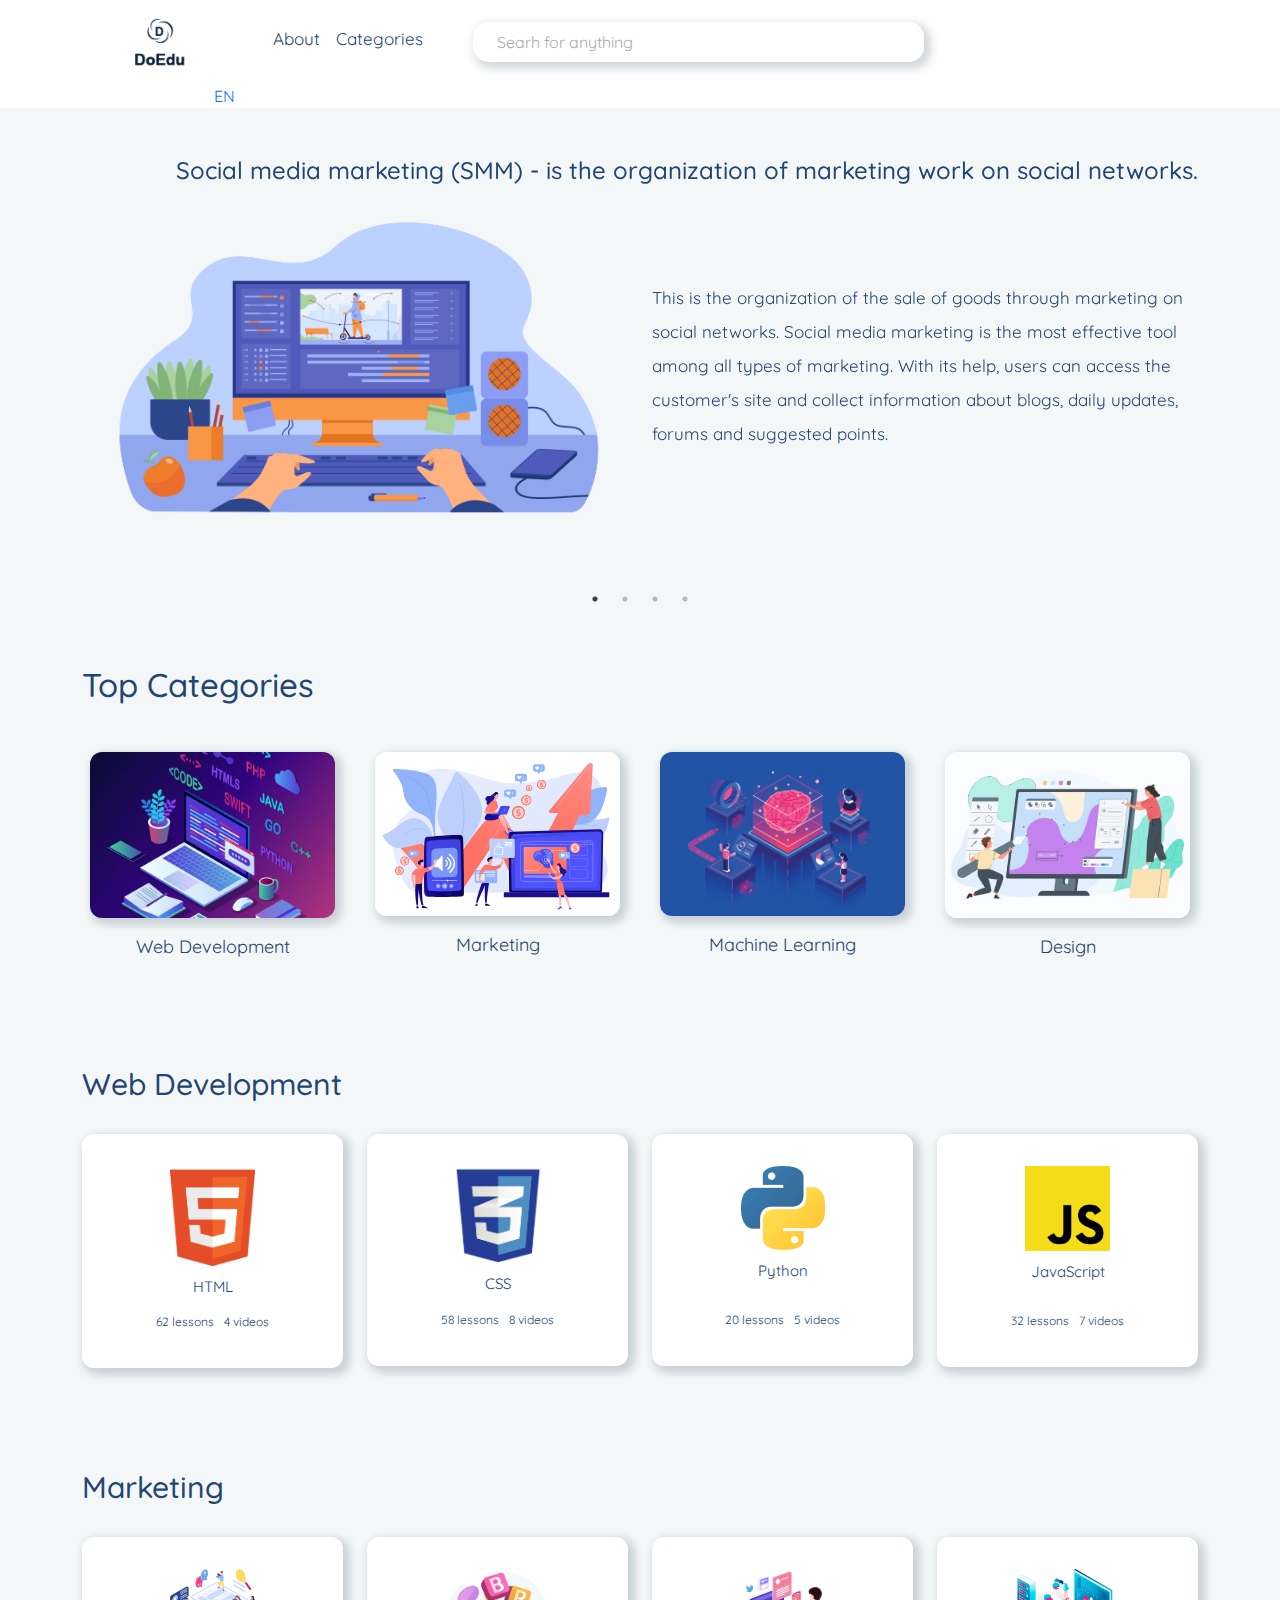
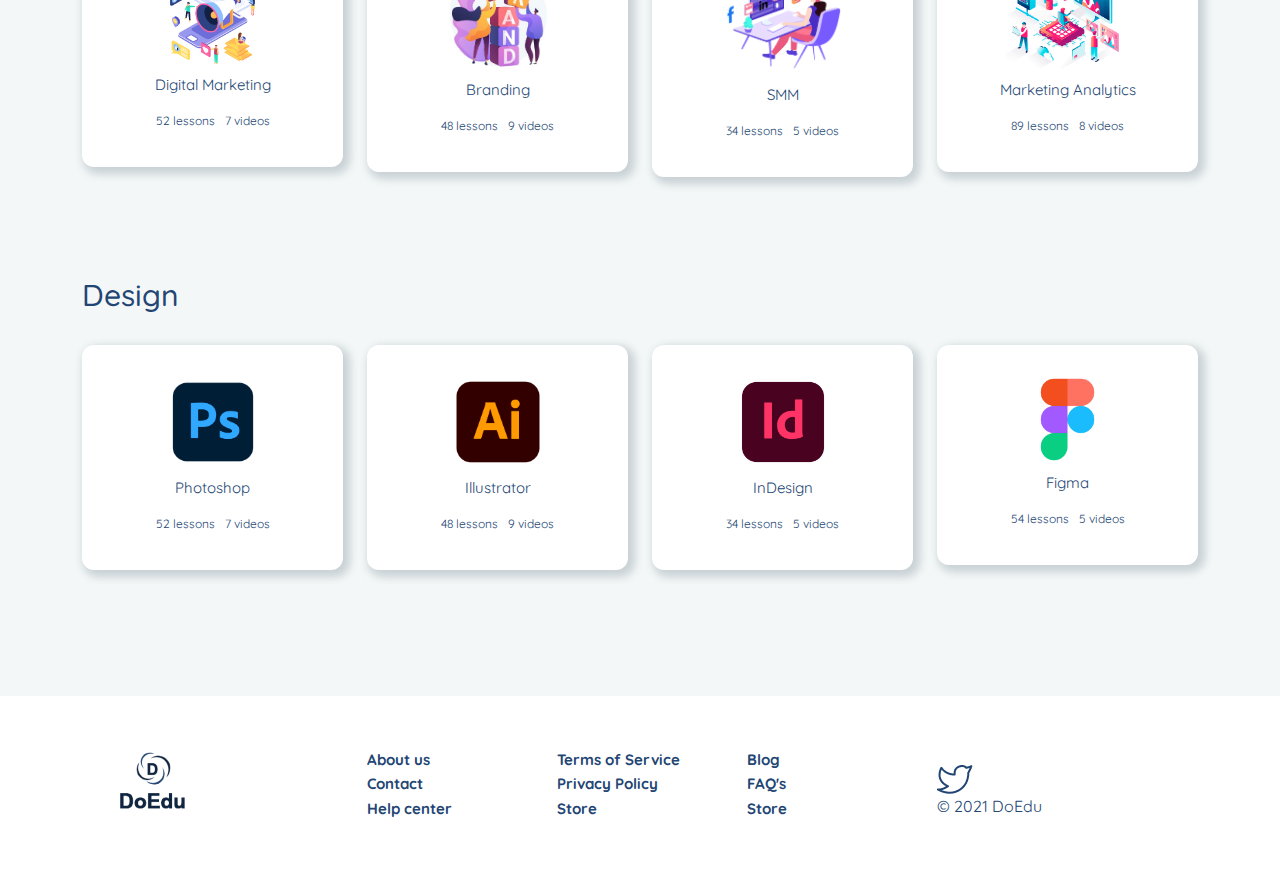
==== index.html @ 6a7e667b "v 1.0.7" ====
<!DOCTYPE html>
<html lang="en">
<head>
    <meta charset="UTF-8">
    <meta http-equiv="X-UA-Compatible" content="IE=edge">
    <meta name="viewport" content="width=, initial-scale=1.0">
    <title>DoEdu</title>
    <link rel="icon" href="images/icon-top.png">
    <link rel="stylesheet" href="vendors/css/bootstrap .css">
    <link rel="stylesheet" href="slick/slick.css">
    <link rel="stylesheet" href="slick/slick-theme.css">
    <link rel="stylesheet" href="css/style.css">
    <link rel="stylesheet" href="https://pro.fontawesome.com/releases/v5.10.0/css/all.css" integrity="sha384-AYmEC3Yw5cVb3ZcuHtOA93w35dYTsvhLPVnYs9eStHfGJvOvKxVfELGroGkvsg+p" crossorigin="anonymous" />
    <link rel="preconnect" href="https://fonts.googleapis.com"> 
    <link rel="preconnect" href="https://fonts.gstatic.com" crossorigin> 
    <link href="https://fonts.googleapis.com/css2?family=Quicksand:wght@500&display=swap" rel="stylesheet">
    <link href="https://unpkg.com/aos@2.3.1/dist/aos.css" rel="stylesheet">
</head>
<body>

    <header id="header">
        <div class="container">
            <div class="row align-items-center">
                <div class="col-1 mx-5">
                    <div class="logo">
                        <a target="_blank" href="index.html"><img src="images/doedu-removebg-preview (1) 1.png" alt=""></a>
                    </div>
                </div>
                <div class="col-2">
                        <ul class="menu list-unstyled d-flex justify-content-center">
                            <li><a href="#">About</a></li>
                            <li><a href="#">Categories</a></li>
                        </ul>
                </div>
               
                <div class="search col-5">
                    <input type="text" placeholder="Searh for anything">
                </div>
                <div class="col-3 right d-flex justify-content-center">
                    <div class="user">
                        <i class="fal fa-user"></i>
                    </div>
                    <div class="language">
                        <a href="#">EN <i class="fal fa-angle-down"></i></a>
                        <ul class="list-unstyled d-none">
                            <li><a href="#">RU</a></li>
                        </ul>
                    </div>
                </div>
            </div>
        </div>
    </header>

    <div class="slider">
     <div class="slide-1">
         <div class="container">
             <div class="row align-items-center">
                <div class="col-lg-12 text-end mt-5">
                    <h4>Social media marketing (SMM) - is the organization of marketing work on social networks.</h4>
                </div>
                <div class="col-12 col-lg-6">
                    <img class="img-fluid" src="images/sliderimg.png" alt="">
                </div>
                <div class="col-12 col-lg-6">
                    <p class="right-content">This is the organization of the sale of goods through marketing on social networks. Social media marketing is the most effective tool among all types of marketing. With its help, users can access the customer's site and collect information about blogs, daily updates, forums and suggested points.
                    </p>
                </div>
             </div>
         </div>
     </div>
     <div class="slide-2">
        <div class="container">
            <div class="row align-items-center">
               <div class="col-12 col-lg-6 mt-5 mb-5">
                <h4>Web Development</h4>
                   <p class="right-content mt-4">Get inspired to learn more about web development with these DoEdu classes. Explore online tutorials about a wide variety of topics, from the basics of HTML and CSS, to more sophisticated programming and writing code.
                        You can learn to develop apps,websites and algorithms.Explore Javascript, React, and html5. 
                   </p>
               </div>
               <div class="col-12 col-lg-6 text-center mt-5">
                <img style="width: 80%;" src="images/Daco_4364523.png" alt="">
            </div>
            </div>
        </div>
    </div>
    <div class="slide-3">
        <div class="container">
            <div class="row align-items-center justify-content-center">
              
               <div class="col-12 col-lg-6 mb-5 mt-5 tex]">
                   <img height="380px" src="images/design-slide.png" alt="">
               </div>
               <div class="col-12 col-lg-6">
                <h4>Figma Design : Use Figma Like a Pro</h4>
                   <p class="right-content mt-4">
                    Figma connects everyone in the design process so teams can deliver better products, faster.In this class , learn how to use Figma and how to get a Figma project started. We will get into how to add content to your design project by working with frames, creating and editing shapes, drawing, adding and formatting text, and more.
                   </p>
               </div>
            </div>
        </div>
    </div>
    <div class="slide-4">
        <p>Lorem ipsum dolor sit amet consectetur adipisicing elit. Architecto ut nostrum deleniti tempora iure harum amet adipisci, molestias at ipsum nam? Reiciendis fugiat suscipit molestiae illum saepe ad impedit quaerat.</p>
    </div>
    </div>

    <div class="top-categories">
        <div class="container">
            <div class="title">
                <h3>Top Categories</h3>
            </div>
            <div class="row">
                <div class="col-12 col-sm-6 col-lg-3">
                    <div class="box">
                        <a href="#"><img class="img-fluid" src="images/Premium Vector _ Software development, programming language, coding 1.png" alt=""></a>
                        <a href="#"><figcaption>Web Development</figcaption></a>
                    </div>
                </div>
                <div class="col-12 col-sm-6 col-lg-3">
                    <div class="box">
                        <a href="#"><img src="images/main__image.svg" alt=""></a>
                        <a href="#"><figcaption>Marketing</figcaption></a>
                    </div>
                </div>

                <div class="col-12 col-sm-6 col-lg-3">
                    <div class="box">
                        <a href="#"><img src="images/bigstock-Machine-Learning-Artificial-I-311340295_1024X684.png" alt=""></a>
                        <a href="#"> <figcaption>Machine Learning</figcaption></a>
                    </div>
                </div>

                <div class="col-12 col-sm-6 col-lg-3">
                    <div class="box">
                        <a href="#"><img src="images/elements-web-design-opt 1.png" alt=""></a>
                        <a href="#"><figcaption>Design</figcaption></a>
                    </div>
                </div>
            </div>
        </div>
    </div>

    <div class="programming">
        <div class="container">
            <div class="title">
                <h3>Web Development </h3>
            </div>
            <div class="row justify-content-between">
                <div class="col-6 col-lg-3">
                   <a target="_blank" href="intro.html">
                    <div class="program">
                        <img width="85px" src="images/HTML5.jpeg" alt="">
                        <figcaption>HTML</figcaption>
                        <div class="info d-flex">
                            <div class="lessons text-center">
                                <i class="far fa-file"></i>
                                <span>62 lessons</span>
                            </div>
                            <div class="video">
                                <i class="far fa-video"></i>
                                <span>4 videos</span>
                            </div>
                        </div>
                    </div>
                   </a>
                </div>
                <div class="col-6 col-lg-3">
                    <a target="_blank" href="#">
                        <div class="program">
                            <img width="90px" src="images/css-3-logo.jpeg" alt="">
                            <figcaption>CSS</figcaption>
                            <div class="info d-flex">
                                <div class="lessons text-center">
                                    <i class="far fa-file"></i>
                                    <span>58 lessons</span>
                                </div>
                                <div class="video">
                                    <i class="far fa-video"></i>
                                    <span>8 videos</span>
                                </div>
                            </div>
                        </div>
                    </a>
                </div>
                <div class="col-6 col-lg-3">
                   <a href="#" target="_blank">
                    <div class="program">
                        <img src="images/python.png" alt="">
                        <figcaption>Python</figcaption>
                        <div class="info d-flex mt-4">
                            <div class="lessons text-center">
                                <i class="far fa-file"></i>
                                <span>20 lessons</span>
                            </div>
                            <div class="video">
                                <i class="far fa-video"></i>
                                <span>5 videos</span>
                            </div>
                        </div>
                    </div>
                   </a>
                </div>
                <div class="col-6 col-lg-3">
                    <a href="#" target="_blank">
                        <div class="program">
                            <img width="85px" src="images/js-logo-javascript-sdk.png" alt="">
                            <figcaption>JavaScript</figcaption>
                            <div class="info d-flex mt-4">
                                <div class="lessons text-center">
                                    <i class="far fa-file"></i>
                                    <span>32 lessons</span>
                                </div>
                                <div class="video">
                                    <i class="far fa-video"></i>
                                    <span>7 videos</span>
                                </div>
                            </div>
                        </div>
                    </a>
                </div>
                <!-- <div class="col-12 col-lg-2">
                   <a href="#" target="_blank">
                    <div class="program">
                        <img width="90px" src="images/php_PNG23 1.png" alt="">
                        <figcaption>PHP</figcaption>
                        <div class="info d-flex mt-4">
                            <div class="lessons text-center">
                                <i class="far fa-file"></i>
                                <span>52 lessons</span>
                            </div>
                            <div class="video">
                                <i class="far fa-video"></i>
                                <span>2 videos</span>
                            </div>
                        </div>
                    </div>
                   </a>
                </div> -->
            </div>
        </div>
    </div>
    
    <div class="marketing">
        <div class="container">
            <div class="title">
                <h3>Marketing</h3>
            </div>
            <div class="row justify-content-between">
                <div class="col-6 col-lg-3">
                   <a target="_blank" href="#">
                    <div class="program">
                        <img height="95px" src="images/digital-marketing.png" alt="">
                        <figcaption>Digital Marketing</figcaption>
                        <div class="info d-flex">
                            <div class="lessons text-center">
                                <i class="far fa-file"></i>
                                <span>52 lessons</span>
                            </div>
                            <div class="video">
                                <i class="far fa-video"></i>
                                <span>7 videos</span>
                            </div>
                        </div>
                    </div>
                   </a>
                </div>
                <div class="col-6 col-lg-3">
                    <a target="_blank" href="#">
                        <div class="program">
                            <img width="100px" height="100px" src="images/blagovna-znamka.jpg" alt="">
                            <figcaption>Branding</figcaption>
                            <div class="info d-flex">
                                <div class="lessons text-center">
                                    <i class="far fa-file"></i>
                                    <span>48 lessons</span>
                                </div>
                                <div class="video">
                                    <i class="far fa-video"></i>
                                    <span>9 videos</span>
                                </div>
                            </div>
                        </div>
                    </a>
                </div>
                <div class="col-6 col-lg-3">
                   <a href="#" target="_blank">
                    <div class="program">
                        <img  height="105px" src="images/smm-banner.png" alt="">
                        <figcaption>SMM</figcaption>
                        <div class="info d-flex ">
                            <div class="lessons text-center">
                                <i class="far fa-file"></i>
                                <span>34 lessons</span>
                            </div>
                            <div class="video">
                                <i class="far fa-video"></i>
                                <span>5 videos</span>
                            </div>
                        </div>
                    </div>
                   </a>
                </div>
                <div class="col-6 col-lg-3">
                   <a href="#" target="_blank">
                    <div class="program">
                        <img height="100px" style="border-radius: 15px;" src="images/marketing.png" alt="">
                        <figcaption style="white-space: nowrap;">Marketing Analytics</figcaption>
                        <div class="info d-flex">
                            <div class="lessons text-center">
                                <i class="far fa-file"></i>
                                <span>89 lessons</span>
                            </div>
                            <div class="video">
                                <i class="far fa-video"></i>
                                <span>8 videos</span>
                            </div>
                        </div>
                    </div>
                   </a>
                </div>
            </div>
        </div>
    </div>

    <div class="design">
        <div class="container">
            <div class="title">
                <h3>Design</h3>
            </div>
            <div class="row justify-content-between">
                <div class="col-6 col-lg-3">
                   <a target="_blank" href="#">
                    <div class="program">
                        <img width="90px" src="images/adobe-photoshop-logo-freelogovectors.net_.png" alt="">
                        <figcaption>Photoshop</figcaption>
                        <div class="info d-flex">
                            <div class="lessons text-center">
                                <i class="far fa-file"></i>
                                <span>52 lessons</span>
                            </div>
                            <div class="video">
                                <i class="far fa-video"></i>
                                <span>7 videos</span>
                            </div>
                        </div>
                    </div>
                   </a>
                </div>
                <div class="col-6 col-lg-3">
                    <a target="_blank" href="#">
                        <div class="program">
                            <img width="90px" src="images/adobe-illustrator-logo.png" alt="">
                            <figcaption>Illustrator</figcaption>
                            <div class="info d-flex">
                                <div class="lessons text-center">
                                    <i class="far fa-file"></i>
                                    <span>48 lessons</span>
                                </div>
                                <div class="video">
                                    <i class="far fa-video"></i>
                                    <span>9 videos</span>
                                </div>
                            </div>
                        </div>
                    </a>
                </div>
                <div class="col-6 col-lg-3">
                   <a href="#" target="_blank">
                    <div class="program">
                        <img width="90px" src="images/adobe-indesign-logo.png" alt="">
                        <figcaption>InDesign</figcaption>
                        <div class="info d-flex ">
                            <div class="lessons text-center">
                                <i class="far fa-file"></i>
                                <span>34 lessons</span>
                            </div>
                            <div class="video">
                                <i class="far fa-video"></i>
                                <span>5 videos</span>
                            </div>
                        </div>
                    </div>
                   </a>
                </div>
                <div class="col-6 col-lg-3">
                    <a href="#" target="_blank">
                        <div class="program">
                            <img height="85px" src="images/figma-logo-768x1129.png" alt="">
                            <figcaption>Figma</figcaption>
                            <div class="info d-flex">
                                <div class="lessons text-center">
                                    <i class="far fa-file"></i>
                                    <span>54 lessons</span>
                                </div>
                                <div class="video">
                                    <i class="far fa-video"></i>
                                    <span>5 videos</span>
                                </div>
                            </div>
                        </div>
                    </a>
                </div>
            </div>
        </div>
    </div>

    <footer id="footer">
        <div class="container">
            <div class="row align-items-center justify-content-between">
                <div class="col-3">
                    <div class="logo">
                        <img src="images/doedu-removebg-preview 1.png" alt="">
                    </div>
                </div>
                <div class="col-2">
                    <ul class="list-unstyled">
                        <li><a href="#">About us</a></li>
                        <li><a href="#">Contact</a></li>
                        <li><a href="#">Help center</a></li>
                    </ul>
                </div>
                <div class="col-2">
                    <ul class="list-unstyled">
                        <li><a href="#">Terms of Service</a></li>
                        <li><a href="#">Privacy Policy</a></li>
                        <li><a href="#">Store</a></li>
                    </ul>
                </div>
                <div class="col-2">
                    <ul class="list-unstyled">
                        <li><a href="#">Blog</a></li>
                        <li><a href="#">FAQ's</a></li>
                        <li><a href="#">Store</a></li>
                    </ul>
                </div>
                <div class="col-3">
                    <div class="sm">
                        <a href="#"><i class="fab fa-whatsapp"></i></a>
                        <a href="#"><img src="images/Path.png" alt=""></a>
                        <a href="#"><i class="fab fa-youtube"></i></a>
                        <a href="#"><i class="fab fa-instagram"></i></a>
                    </div>
                    <div class="copyright">
                        <span> &copy; 2021 DoEdu </span>
                    </div>
                </div>
            </div>
        </div>
    </footer>

    <div id="scrollToTop">
        <i class="fas fa-chevron-up"></i>
    </div>
    

    <script src="vendors/js/jquery-3.6.0.min"></script>
    <script src="slick/slick.min.js"></script>
    <script src="js/slide.js"></script>
    <script src="https://unpkg.com/aos@2.3.1/dist/aos.js"></script>
</body>
</html>
---- css/style.css ----
.questions {
  padding: 3% 0;
}

.questions .card {
  padding: 2rem;
  margin-bottom: 2rem;
  border-radius: 15px;
  -webkit-box-shadow: 4px 4px 8px 3px rgba(34, 60, 80, 0.2);
          box-shadow: 4px 4px 8px 3px rgba(34, 60, 80, 0.2);
}

.questions .card .user-wallpaper img {
  border-radius: 50%;
}

.questions .card .user-name {
  color: #224573;
  font-family: 'Quicksand', sans-serif;
  font-size: 20px;
  margin-left: 1rem;
}

.questions .card .time {
  color: #000;
  font-size: 14px;
  font-weight: 200;
}

.questions .card .content {
  margin-top: 10px;
  color: #224573;
  font-family: 'Quicksand', sans-serif;
}

.sectionOne {
  padding: 4% 0;
}

.sectionOne .left {
  font-family: 'Quicksand', sans-serif;
}

.sectionOne .left h1 {
  font-size: 3rem;
  font-weight: bolder;
}

.sectionOne .left p {
  color: #224573;
  font-size: 18px;
  width: 85%;
  margin-top: 1.5rem;
  margin-bottom: 2rem;
}

.sectionOne .left .test-btn {
  background: #5E5DF0;
  border-radius: 30px;
  -webkit-box-shadow: #5E5DF0 0 10px 20px -10px;
          box-shadow: #5E5DF0 0 10px 20px -10px;
  color: #FFFFFF;
  font-size: 18px;
  font-weight: 600;
  padding: 10px 20px;
  width: 20%;
  border: 0;
}

.sectionTwo {
  padding: 4% 0;
  background-color: #fff;
}

.sectionTwo h1 {
  text-align: center;
  font-family: 'Quicksand', sans-serif;
  margin-bottom: 5%;
  font-weight: bolder;
}

.sectionTwo .process .box {
  margin: 0 5%;
  text-align: center;
}

.sectionTwo .process .box h5 {
  color: #224573;
  font-family: 'Quicksand', sans-serif;
  margin-top: 1rem;
}

.sectionTwo .process .box .frame {
  position: relative !important;
}

.sectionTwo .process .box .frame i {
  position: absolute;
  top: 35%;
  left: 25%;
  right: 25%;
  font-size: 40px;
  color: #5E5DF0;
}

.sectionThree {
  font-family: 'Quicksand', sans-serif;
  background-color: #fff;
  padding: 0  5%;
  border-top: 3px solid #f3f7f7;
}

.sectionThree p {
  color: #224573;
  margin-top: 15px;
  font-size: 25px;
}

.sectionThree h1 {
  font-weight: bolder;
}

.sectionFour {
  padding: 5%;
  font-family: 'Quicksand', sans-serif;
}

.sectionFour h1 {
  font-size: 40px;
  font-weight: bolder;
}

.sectionFour p {
  line-height: 2em;
  color: #224573;
  font-size: 17px;
}

.quiz {
  color: #224573;
  font-family: 'Quicksand', sans-serif;
  padding: 3% 0;
}

.btns {
  margin-top: 2rem;
}

.btns input {
  margin-right: 1rem;
  color: white;
  background: #5E5DF0;
  -webkit-box-shadow: #5E5DF0 0 10px 20px -10px;
          box-shadow: #5E5DF0 0 10px 20px -10px;
  border-radius: 10px;
  border: 0;
  padding: 5px 10px;
}

form {
  background-color: white;
  padding: 3rem;
  border-radius: 10px;
}

.timer__items {
  display: -webkit-box;
  display: -ms-flexbox;
  display: flex;
  font-size: 48px;
}

.timer__item {
  position: relative;
  min-width: 60px;
  margin-left: 10px;
  margin-right: 10px;
  padding-bottom: 15px;
  text-align: center;
}

.timer__item::before {
  content: attr(data-title);
  display: block;
  position: absolute;
  left: 50%;
  bottom: 0;
  -webkit-transform: translateX(-50%);
          transform: translateX(-50%);
  font-size: 14px;
}

.timer__item:not(:last-child)::after {
  content: ':';
  position: absolute;
  right: -15px;
}

.bg {
  position: relative;
  width: 100%;
  height: 100vh;
  -o-object-fit: cover;
     object-fit: cover;
}

.main {
  position: absolute;
  top: 10%;
  left: 20%;
  right: 20%;
}

.main button {
  background: #5E5DF0;
  border-radius: 15px;
  -webkit-box-shadow: #5E5DF0 0 10px 20px -10px;
          box-shadow: #5E5DF0 0 10px 20px -10px;
  color: #FFFFFF;
  font-size: 18px;
  font-weight: 600;
  padding: 10px;
  width: 200px;
  border: 0;
}

#video {
  border: 1px dotted #5E5DF0;
  width: 85%;
  height: 80%;
}

.title-top {
  color: #fff;
  position: relative;
  background-image: url(https://www.hostinger.com/tutorials/wp-content/uploads/sites/2/2021/08/difference-between-html-and-html5-1024x449.jpg);
  background-repeat: no-repeat;
  background-size: cover;
  background-position: center center;
  padding: 7% 8%;
}

.title-top .background {
  background-color: rgba(37, 37, 37, 0.37);
  position: absolute;
  top: 0;
  left: 0;
  width: 100%;
  height: 100%;
}

.title-top .text {
  position: absolute;
  top: 30%;
  left: 8%;
  color: #fff;
  z-index: 5555555;
}

.title-top .text .info .info-item {
  margin-right: 1.5rem;
}

p {
  line-height: 1.7em;
}

.qp-btn {
  background: #5E5DF0;
  display: inline-block;
  border-radius: 30px;
  -webkit-box-shadow: #5E5DF0 0 10px 20px -10px;
          box-shadow: #5E5DF0 0 10px 20px -10px;
  color: #FFFFFF !important;
  font-size: 18px;
  font-weight: 600;
  padding: 5px 20px;
  border: 0;
}

.qp-btn a {
  color: #FFFFFF !important;
}

.nav-intro .syll {
  height: 340px;
  overflow-y: scroll;
}

.nav-intro .syll .element::-webkit-scrollbar {
  width: 3px;
  background-color: #5E5DF0;
}

.nav-intro .syll p {
  padding: 10px 15px;
  background-color: #fff;
  color: #224573;
}

.comments .card {
  width: 99%;
  padding: 1.5rem;
  margin-bottom: 1.5rem;
  border-radius: 20px;
}

.comments .card .left {
  margin-right: 1rem;
}

.comments .card .left img {
  border-radius: 100%;
}

.comments .card .right {
  font-family: 'Quicksand', sans-serif;
  color: #224573;
}

.comments .card .right span {
  color: #4CD282;
}

a {
  text-decoration: none;
}

body {
  color: #224573;
  font-family: 'Quicksand', sans-serif;
  background-color: #f3f7f7;
}

#header {
  background-color: #fff;
}

#header .logo img {
  height: 55px;
}

#header .menu li {
  margin-right: 1rem;
}

#header .menu li a {
  display: inline-block;
  padding: 1rem 0;
  margin-top: 10px;
  font-size: 17px;
  color: #224573;
}

#header .search input {
  outline: none;
  margin: 10px;
  width: 100%;
  padding: .5rem 1.5rem;
  border-radius: 15px;
  border: none;
  -webkit-box-shadow: 4px 4px 8px 3px rgba(34, 60, 80, 0.2);
          box-shadow: 4px 4px 8px 3px rgba(34, 60, 80, 0.2);
}

#header .search input::-webkit-input-placeholder {
  color: #aaaaaa;
  -webkit-transform: translate(0);
          transform: translate(0);
  -webkit-transition: .3s ease-in-out;
  transition: .3s ease-in-out;
}

#header .search input:-ms-input-placeholder {
  color: #aaaaaa;
  transform: translate(0);
  -webkit-transition: .3s ease-in-out;
  transition: .3s ease-in-out;
}

#header .search input::-ms-input-placeholder {
  color: #aaaaaa;
  transform: translate(0);
  -webkit-transition: .3s ease-in-out;
  transition: .3s ease-in-out;
}

#header .search input::placeholder {
  color: #aaaaaa;
  -webkit-transform: translate(0);
          transform: translate(0);
  -webkit-transition: .3s ease-in-out;
  transition: .3s ease-in-out;
}

#header .search input:focus::-webkit-input-placeholder {
  -webkit-transform: translate(20px);
          transform: translate(20px);
  color: transparent;
}

#header .search input:focus:-ms-input-placeholder {
  transform: translate(20px);
  color: transparent;
}

#header .search input:focus::-ms-input-placeholder {
  transform: translate(20px);
  color: transparent;
}

#header .search input:focus::placeholder {
  -webkit-transform: translate(20px);
          transform: translate(20px);
  color: transparent;
}

#header .right .user {
  margin-right: 1.5rem;
}

#header .right .user i {
  color: #224573;
  font-size: 25px;
}

.slider .right-content {
  line-height: 2em;
  font-size: 17px;
}

.slick-next, .slick-prev {
  display: none !important;
}

.title {
  margin-bottom: 2rem;
}

.title h3 {
  color: #224573;
  font-size: 30px;
}

.top-categories {
  padding: 4% 0;
}

.top-categories .title {
  margin-bottom: 2rem;
}

.top-categories .title h3 {
  color: #224573;
  font-size: 33px;
}

.top-categories .box {
  margin: 1rem 0.5rem;
}

.top-categories .box img {
  width: 100%;
  border-radius: 12px;
  -webkit-box-shadow: 4px 4px 8px 3px rgba(34, 60, 80, 0.2);
          box-shadow: 4px 4px 8px 3px rgba(34, 60, 80, 0.2);
}

.top-categories .box figcaption {
  text-align: center;
  margin-top: 15px;
  font-size: 18px;
  color: #224573;
}

.programming, .design, .marketing {
  padding: 3% 0;
}

.programming .program, .design .program, .marketing .program {
  text-align: center;
  border-radius: 12px;
  padding: 2rem;
  margin-bottom: 1.5rem;
  background-color: #fff;
  -webkit-box-shadow: 4px 4px 8px 3px rgba(34, 60, 80, 0.2);
          box-shadow: 4px 4px 8px 3px rgba(34, 60, 80, 0.2);
}

.programming .program figcaption, .design .program figcaption, .marketing .program figcaption {
  font-size: 15px;
  margin: 10px 0;
  color: #224573;
}

.programming .program .info, .design .program .info, .marketing .program .info {
  -webkit-box-pack: center;
      -ms-flex-pack: center;
          justify-content: center;
  margin-top: 10px;
  color: #224573;
}

.programming .program .info span, .design .program .info span, .marketing .program .info span {
  display: block;
  font-size: 12px;
  margin: 5px;
}

.programming .program .info i, .design .program .info i, .marketing .program .info i {
  font-size: 20px;
}

.design {
  margin-bottom: 5%;
}

#footer {
  background-color: #fff;
  padding: 3% 0;
}

#footer ul li a {
  position: relative;
  font-size: 15px;
  margin: 10px 0;
  color: #224573;
  font-weight: bold;
}

#footer ul li a::before {
  content: "";
  position: absolute;
  top: 100%;
  left: 0;
  background-color: #224573;
  height: 1px;
  width: 0;
  -webkit-transition: .4s ease-in-out;
  transition: .4s ease-in-out;
  border-radius: 5px;
}

#footer ul li a:hover::before {
  width: 100%;
}

.ask {
  margin-bottom: 2.5rem;
}

.ask textarea {
  outline: none;
  border-radius: 15px;
  height: 10rem;
  padding: 2rem;
  font-size: 20px;
  -webkit-box-shadow: 4px 4px 8px 3px rgba(34, 60, 80, 0.2);
          box-shadow: 4px 4px 8px 3px rgba(34, 60, 80, 0.2);
}

.ask textarea::-webkit-input-placeholder {
  color: #aaaaaa;
  -webkit-transform: translate(0);
          transform: translate(0);
  -webkit-transition: .3s ease-in-out;
  transition: .3s ease-in-out;
}

.ask textarea:-ms-input-placeholder {
  color: #aaaaaa;
  transform: translate(0);
  -webkit-transition: .3s ease-in-out;
  transition: .3s ease-in-out;
}

.ask textarea::-ms-input-placeholder {
  color: #aaaaaa;
  transform: translate(0);
  -webkit-transition: .3s ease-in-out;
  transition: .3s ease-in-out;
}

.ask textarea::placeholder {
  color: #aaaaaa;
  -webkit-transform: translate(0);
          transform: translate(0);
  -webkit-transition: .3s ease-in-out;
  transition: .3s ease-in-out;
}

.ask textarea:focus::-webkit-input-placeholder {
  -webkit-transform: translate(20px);
          transform: translate(20px);
  color: transparent;
}

.ask textarea:focus:-ms-input-placeholder {
  transform: translate(20px);
  color: transparent;
}

.ask textarea:focus::-ms-input-placeholder {
  transform: translate(20px);
  color: transparent;
}

.ask textarea:focus::placeholder {
  -webkit-transform: translate(20px);
          transform: translate(20px);
  color: transparent;
}

.ask .send-btn {
  background: #5E5DF0 !important;
  border-radius: 30px;
  -webkit-box-shadow: #5E5DF0 0 10px 20px -10px !important;
          box-shadow: #5E5DF0 0 10px 20px -10px !important;
  color: #FFFFFF;
  font-size: 18px;
  font-weight: 600;
  padding: 10px 20px;
  margin: 15px;
  overflow: hidden;
  width: 150px;
  border: none;
}

.ask .send-btn span {
  -webkit-transition: .3s ease-in-out;
  transition: .3s ease-in-out;
  display: inline-block;
  -webkit-transform: translateX(0);
          transform: translateX(0);
}

.ask .send-btn i {
  font-size: 20px;
  display: inline-block;
  -webkit-transition: .3s ease-in-out;
  transition: .3s ease-in-out;
  -webkit-transform: translateX(0);
          transform: translateX(0);
  color: white;
  margin-right: 5px;
}

.ask .send-btn:hover span {
  -webkit-transform: translateX(100px);
          transform: translateX(100px);
}

.ask .send-btn:hover i {
  -webkit-transform: translateX(25px);
          transform: translateX(25px);
}

#scrollToTop {
  z-index: 555555;
  position: fixed;
  bottom: 5%;
  right: 2%;
  display: none;
  color: white;
  font-size: 20px;
  background-color: #5E5DF0;
  padding: 10px 16px;
  border-radius: 50%;
}

#scrollToTop.active-elem {
  display: block;
}
/*# sourceMappingURL=style.css.map */
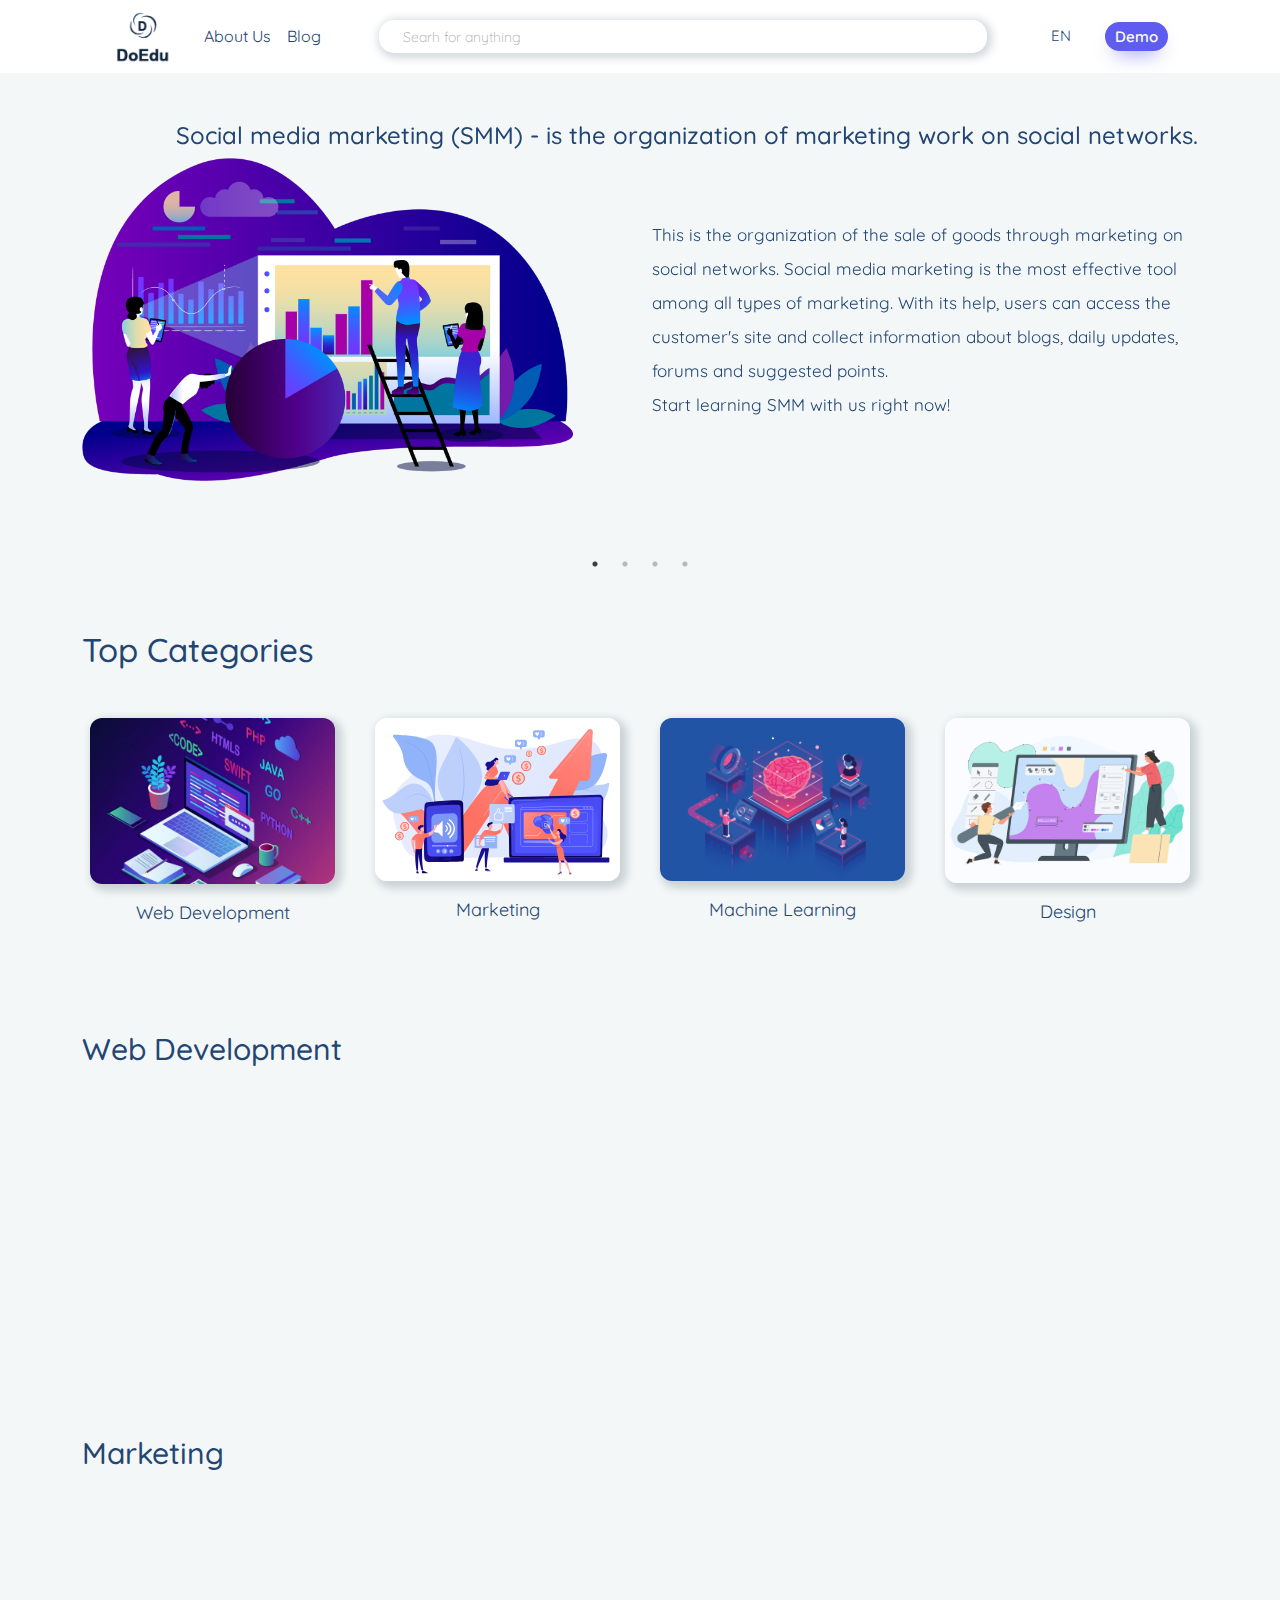
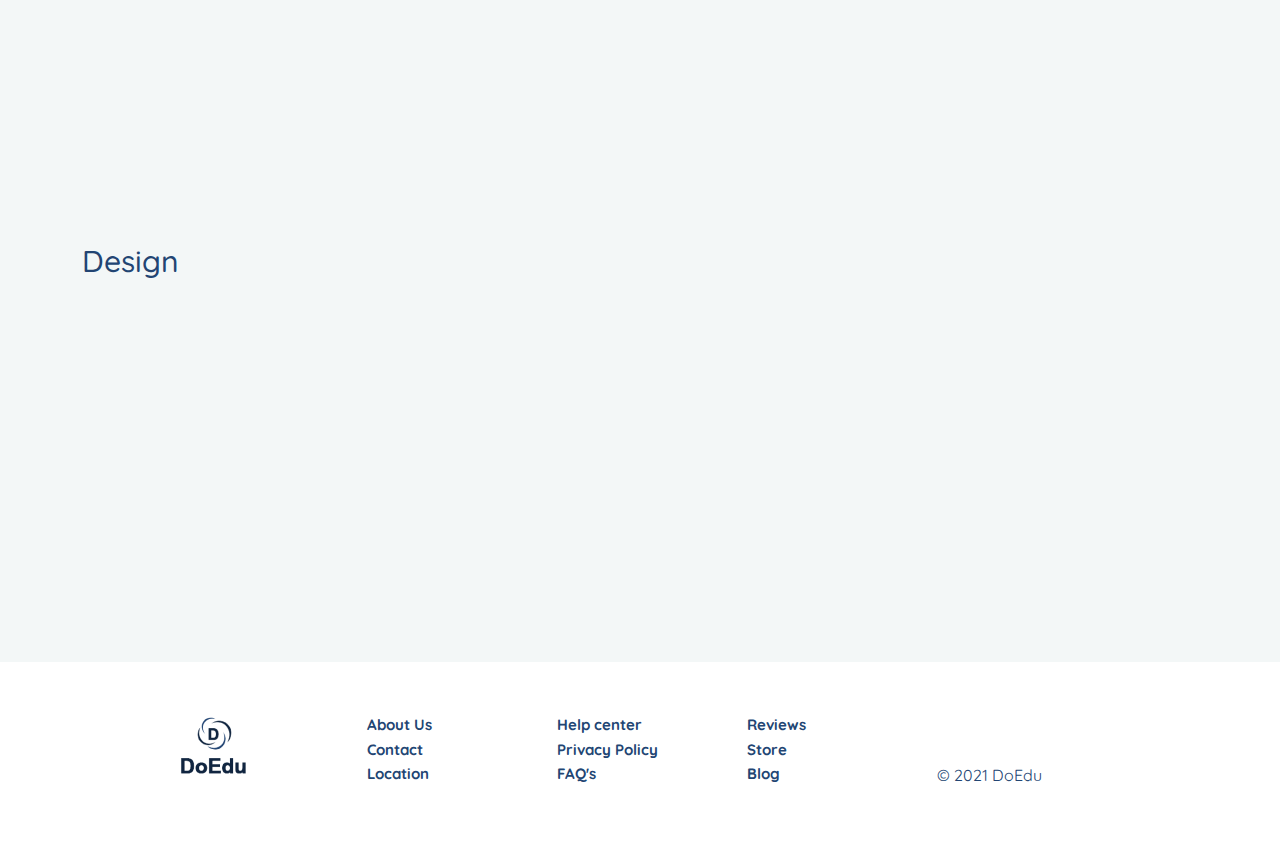
==== commit 31d8f772: "v 1.0.7" ====
--- a/index.html
+++ b/index.html
@@ -7,6 +7,7 @@
     <title>DoEdu</title>
     <link rel="icon" href="images/icon-top.png">
     <link rel="stylesheet" href="vendors/css/bootstrap .css">
+    <link rel="stylesheet" href="css/animate.css">
     <link rel="stylesheet" href="slick/slick.css">
     <link rel="stylesheet" href="slick/slick-theme.css">
     <link rel="stylesheet" href="css/style.css">
@@ -19,56 +20,105 @@
 <body>
 
     <header id="header">
-        <div class="container">
-            <div class="row align-items-center">
-                <div class="col-1 mx-5">
-                    <div class="logo">
-                        <a target="_blank" href="index.html"><img src="images/doedu-removebg-preview (1) 1.png" alt=""></a>
-                    </div>
-                </div>
-                <div class="col-2">
-                        <ul class="menu list-unstyled d-flex justify-content-center">
-                            <li><a href="#">About</a></li>
-                            <li><a href="#">Categories</a></li>
+
+            <div class="header-w">
+                <div class="d-flex align-items-center justify-content-center">
+                    <div class="logo pt-2 pb-2">
+                    <a href="index.html"><img width="60px" src="images/doedu-removebg-preview (1) 1.png" alt=""></a>
+                    </div>
+
+                    <div class="menu">
+                        <ul class="d-flex list-unstyled">
+                            <li style=" margin-right: 1rem;"><a href="about-us.html">About Us</a></li>
+                            <li class="blog"><a href="#">Blog</a></li>
                         </ul>
-                </div>
-               
-                <div class="search col-5">
-                    <input type="text" placeholder="Searh for anything">
-                </div>
-                <div class="col-3 right d-flex justify-content-center">
+                    </div>
+
+                    <div class="search-icon mx-4">
+                        <i class="fal fa-search"></i>
+                    </div>
+
+                    <div class="search mx-3 mx-md-5">
+                        <input type="text" placeholder="Searh for anything">
+                    </div>
+
                     <div class="user">
-                        <i class="fal fa-user"></i>
-                    </div>
-                    <div class="language">
-                        <a href="#">EN <i class="fal fa-angle-down"></i></a>
-                        <ul class="list-unstyled d-none">
-                            <li><a href="#">RU</a></li>
+                        <a href="faceid.html"><i class="fal fa-user"></i></a>
+                    </div>
+
+                    <div class="language mx-3">
+                        <a class="d-flex align-items-center lang-btn" href="#">EN <i class="fal fa-angle-down mx-1"></i></a>
+                        <ul class="drm-lang list-unstyled">
+                            <li><a href="#">AZ</a></li>
+                            <li style="border-top: none; border-bottom: none;"><a href="#">RU</a></li>
+                            <li style="background-color: #eeeeee;"><a href="#">EN
+                            </a></li>
                         </ul>
                     </div>
-                </div>
-            </div>
-        </div>
+
+                    <div class="demo">
+                        <a target="_blank" href="ss.html">Demo</a>
+                    </div>
+
+                </div>
+            </div>
+
+            
     </header>
 
     <div class="slider">
-     <div class="slide-1">
-         <div class="container">
-             <div class="row align-items-center">
-                <div class="col-lg-12 text-end mt-5">
-                    <h4>Social media marketing (SMM) - is the organization of marketing work on social networks.</h4>
-                </div>
-                <div class="col-12 col-lg-6">
-                    <img class="img-fluid" src="images/sliderimg.png" alt="">
-                </div>
-                <div class="col-12 col-lg-6">
-                    <p class="right-content">This is the organization of the sale of goods through marketing on social networks. Social media marketing is the most effective tool among all types of marketing. With its help, users can access the customer's site and collect information about blogs, daily updates, forums and suggested points.
-                    </p>
-                </div>
-             </div>
-         </div>
-     </div>
-     <div class="slide-2">
+        <div class="slide-1">
+            <div class="container">
+                <div class="row align-items-center">
+                   <div class="col-lg-12 text-end mt-5">
+                       <h4>Social media marketing (SMM) - is the organization of marketing work on social networks.</h4>
+                   </div>
+                   <div class="col-12 col-lg-6 text-center mb-3">
+                       <img style="width: 90%;" src="images/design-intro.png" alt="">
+                   </div>
+                   <div class="col-12 col-lg-6">
+                       <p class="right-content">This is the organization of the sale of goods through marketing on social networks. Social media marketing is the most effective tool among all types of marketing. With its help, users can access the customer's site and collect information about blogs, daily updates, forums and suggested points. <br> Start learning SMM with us right now!
+                       </p>
+                   </div>
+                </div>
+            </div>
+        </div>
+
+        <div class="slide-2">
+            <div class="container">
+                <div class="row align-items-center justify-content-center">
+                  
+                   <div class="col-12 col-lg-6 mb-5 mt-5 tex]">
+                       <img height="380px" src="images/design-slide.png" alt="">
+                   </div>
+                   <div class="col-12 col-lg-6">
+                    <h4>Figma Design : Use Figma Like a Pro</h4>
+                       <p class="right-content mt-4">
+                        Figma connects everyone in the design process so teams can deliver better products, faster.In this class,learn how to use Figma and how to get a project started. We will get into how to add content to your design project by working with frames, creating and editing shapes, and more.
+                       </p>
+                   </div>
+                </div>
+            </div>
+        </div>
+
+        <div class="slide-3">
+            <div class="container">
+                <div class="row align-items-center">
+                   <div class="col-lg-12 text-end mt-5">
+                       <h4>Social media marketing (SMM) - is the organization of marketing work on social networks.</h4>
+                   </div>
+                   <div class="col-12 col-lg-6">
+                       <img class="img-fluid" src="images/sliderimg.png" alt="">
+                   </div>
+                   <div class="col-12 col-lg-6">
+                       <p class="right-content">This is the organization of the sale of goods through marketing on social networks. Social media marketing is the most effective tool among all types of marketing. With its help, users can access the customer's site and collect information about blogs, daily updates, forums and suggested points. <br> Start learning SMM with us right now!
+                       </p>
+                   </div>
+                </div>
+            </div>
+        </div>
+
+        <div class="slide-4">
         <div class="container">
             <div class="row align-items-center">
                <div class="col-12 col-lg-6 mt-5 mb-5">
@@ -82,57 +132,42 @@
             </div>
             </div>
         </div>
-    </div>
-    <div class="slide-3">
-        <div class="container">
-            <div class="row align-items-center justify-content-center">
-              
-               <div class="col-12 col-lg-6 mb-5 mt-5 tex]">
-                   <img height="380px" src="images/design-slide.png" alt="">
-               </div>
-               <div class="col-12 col-lg-6">
-                <h4>Figma Design : Use Figma Like a Pro</h4>
-                   <p class="right-content mt-4">
-                    Figma connects everyone in the design process so teams can deliver better products, faster.In this class , learn how to use Figma and how to get a Figma project started. We will get into how to add content to your design project by working with frames, creating and editing shapes, drawing, adding and formatting text, and more.
-                   </p>
-               </div>
-            </div>
-        </div>
-    </div>
-    <div class="slide-4">
-        <p>Lorem ipsum dolor sit amet consectetur adipisicing elit. Architecto ut nostrum deleniti tempora iure harum amet adipisci, molestias at ipsum nam? Reiciendis fugiat suscipit molestiae illum saepe ad impedit quaerat.</p>
-    </div>
+       </div>
+    
+   
+    
     </div>
 
     <div class="top-categories">
         <div class="container">
-            <div class="title">
-                <h3>Top Categories</h3>
+            <div class="title mt-4 mt-md-0">
+                <h3 class="tpc">Top Categories</h3>
             </div>
             <div class="row">
                 <div class="col-12 col-sm-6 col-lg-3">
-                    <div class="box">
-                        <a href="#"><img class="img-fluid" src="images/Premium Vector _ Software development, programming language, coding 1.png" alt=""></a>
+                    <div class="box wow fadeIn">
+                        <div class="img-box"><a href="#"><img class="img-fluid" src="images/Premium Vector _ Software development, programming language, coding 1.png" alt=""></a></div>
                         <a href="#"><figcaption>Web Development</figcaption></a>
                     </div>
                 </div>
                 <div class="col-12 col-sm-6 col-lg-3">
-                    <div class="box">
-                        <a href="#"><img src="images/main__image.svg" alt=""></a>
+                    <div class="box wow fadeIn">
+                       
+                        <div class="img-box"> <a href="#"><img src="images/main__image.svg" alt=""></a></div>
                         <a href="#"><figcaption>Marketing</figcaption></a>
                     </div>
                 </div>
 
                 <div class="col-12 col-sm-6 col-lg-3">
-                    <div class="box">
-                        <a href="#"><img src="images/bigstock-Machine-Learning-Artificial-I-311340295_1024X684.png" alt=""></a>
+                    <div class="box wow fadeIn">
+                       <div class="img-box"> <a href="#"><img src="images/bigstock-Machine-Learning-Artificial-I-311340295_1024X684.png" alt=""></a></div>
                         <a href="#"> <figcaption>Machine Learning</figcaption></a>
                     </div>
                 </div>
 
                 <div class="col-12 col-sm-6 col-lg-3">
-                    <div class="box">
-                        <a href="#"><img src="images/elements-web-design-opt 1.png" alt=""></a>
+                    <div class="box wow fadeIn">
+                       <div class="img-box"> <a href="#"><img src="images/elements-web-design-opt 1.png" alt=""></a></div>
                         <a href="#"><figcaption>Design</figcaption></a>
                     </div>
                 </div>
@@ -143,12 +178,12 @@
     <div class="programming">
         <div class="container">
             <div class="title">
-                <h3>Web Development </h3>
+                <h3 class="tpc">Web Development </h3>
             </div>
             <div class="row justify-content-between">
                 <div class="col-6 col-lg-3">
                    <a target="_blank" href="intro.html">
-                    <div class="program">
+                    <div class="program wow flipInY">
                         <img width="85px" src="images/HTML5.jpeg" alt="">
                         <figcaption>HTML</figcaption>
                         <div class="info d-flex">
@@ -166,7 +201,7 @@
                 </div>
                 <div class="col-6 col-lg-3">
                     <a target="_blank" href="#">
-                        <div class="program">
+                        <div class="program wow flipInY">
                             <img width="90px" src="images/css-3-logo.jpeg" alt="">
                             <figcaption>CSS</figcaption>
                             <div class="info d-flex">
@@ -184,7 +219,7 @@
                 </div>
                 <div class="col-6 col-lg-3">
                    <a href="#" target="_blank">
-                    <div class="program">
+                    <div class="program wow flipInY">
                         <img src="images/python.png" alt="">
                         <figcaption>Python</figcaption>
                         <div class="info d-flex mt-4">
@@ -202,7 +237,7 @@
                 </div>
                 <div class="col-6 col-lg-3">
                     <a href="#" target="_blank">
-                        <div class="program">
+                        <div class="program wow flipInY">
                             <img width="85px" src="images/js-logo-javascript-sdk.png" alt="">
                             <figcaption>JavaScript</figcaption>
                             <div class="info d-flex mt-4">
@@ -248,7 +283,7 @@
             <div class="row justify-content-between">
                 <div class="col-6 col-lg-3">
                    <a target="_blank" href="#">
-                    <div class="program">
+                    <div class="program wow flipInY">
                         <img height="95px" src="images/digital-marketing.png" alt="">
                         <figcaption>Digital Marketing</figcaption>
                         <div class="info d-flex">
@@ -266,7 +301,7 @@
                 </div>
                 <div class="col-6 col-lg-3">
                     <a target="_blank" href="#">
-                        <div class="program">
+                        <div class="program wow flipInY">
                             <img width="100px" height="100px" src="images/blagovna-znamka.jpg" alt="">
                             <figcaption>Branding</figcaption>
                             <div class="info d-flex">
@@ -284,7 +319,7 @@
                 </div>
                 <div class="col-6 col-lg-3">
                    <a href="#" target="_blank">
-                    <div class="program">
+                    <div class="program wow flipInY">
                         <img  height="105px" src="images/smm-banner.png" alt="">
                         <figcaption>SMM</figcaption>
                         <div class="info d-flex ">
@@ -302,7 +337,7 @@
                 </div>
                 <div class="col-6 col-lg-3">
                    <a href="#" target="_blank">
-                    <div class="program">
+                    <div class="program wow flipInY">
                         <img height="100px" style="border-radius: 15px;" src="images/marketing.png" alt="">
                         <figcaption style="white-space: nowrap;">Marketing Analytics</figcaption>
                         <div class="info d-flex">
@@ -330,7 +365,7 @@
             <div class="row justify-content-between">
                 <div class="col-6 col-lg-3">
                    <a target="_blank" href="#">
-                    <div class="program">
+                    <div class="program wow flipInY">
                         <img width="90px" src="images/adobe-photoshop-logo-freelogovectors.net_.png" alt="">
                         <figcaption>Photoshop</figcaption>
                         <div class="info d-flex">
@@ -348,7 +383,7 @@
                 </div>
                 <div class="col-6 col-lg-3">
                     <a target="_blank" href="#">
-                        <div class="program">
+                        <div class="program wow flipInY">
                             <img width="90px" src="images/adobe-illustrator-logo.png" alt="">
                             <figcaption>Illustrator</figcaption>
                             <div class="info d-flex">
@@ -366,7 +401,7 @@
                 </div>
                 <div class="col-6 col-lg-3">
                    <a href="#" target="_blank">
-                    <div class="program">
+                    <div class="program wow flipInY">
                         <img width="90px" src="images/adobe-indesign-logo.png" alt="">
                         <figcaption>InDesign</figcaption>
                         <div class="info d-flex ">
@@ -384,7 +419,7 @@
                 </div>
                 <div class="col-6 col-lg-3">
                     <a href="#" target="_blank">
-                        <div class="program">
+                        <div class="program wow flipInY">
                             <img height="85px" src="images/figma-logo-768x1129.png" alt="">
                             <figcaption>Figma</figcaption>
                             <div class="info d-flex">
@@ -407,43 +442,49 @@
     <footer id="footer">
         <div class="container">
             <div class="row align-items-center justify-content-between">
-                <div class="col-3">
-                    <div class="logo">
+                <div class="col-md-3 logo-left">
+                    <div class="logo text-center">
                         <img src="images/doedu-removebg-preview 1.png" alt="">
                     </div>
                 </div>
-                <div class="col-2">
+                <div class="col-3 col-md-2">
                     <ul class="list-unstyled">
-                        <li><a href="#">About us</a></li>
+                        <li><a href="#">About Us</a></li>
                         <li><a href="#">Contact</a></li>
+                        <li><a href="#">Location</a></li>
+                    </ul>
+                </div>
+                <div class="col-3 col-md-2">
+                    <ul class="list-unstyled">
                         <li><a href="#">Help center</a></li>
+                        <li><a href="#">Privacy Policy</a></li>
+                        <li><a href="#">FAQ's</a></li>
                     </ul>
                 </div>
-                <div class="col-2">
+                <div class="col-3 col-md-2">
                     <ul class="list-unstyled">
-                        <li><a href="#">Terms of Service</a></li>
-                        <li><a href="#">Privacy Policy</a></li>
+                        <li><a href="#">Reviews</a></li>
                         <li><a href="#">Store</a></li>
+                        <li><a href="#">Blog</a></li>
                     </ul>
                 </div>
-                <div class="col-2">
-                    <ul class="list-unstyled">
-                        <li><a href="#">Blog</a></li>
-                        <li><a href="#">FAQ's</a></li>
-                        <li><a href="#">Store</a></li>
-                    </ul>
-                </div>
-                <div class="col-3">
+                <div class="col-6 col-md-3">
                     <div class="sm">
                         <a href="#"><i class="fab fa-whatsapp"></i></a>
-                        <a href="#"><img src="images/Path.png" alt=""></a>
+                        <a href="#"><i class="fab fa-twitter"></i></a>
                         <a href="#"><i class="fab fa-youtube"></i></a>
                         <a href="#"><i class="fab fa-instagram"></i></a>
                     </div>
-                    <div class="copyright">
+                    <div class="copyright mt-2">
                         <span> &copy; 2021 DoEdu </span>
                     </div>
                 </div>
+                <div class="col-6 col-md-3 logo-bottom">
+                    <div class="logo text-center">
+                        <img src="images/doedu-removebg-preview 1.png" alt="">
+                    </div>
+                </div>
+                
             </div>
         </div>
     </footer>
@@ -451,11 +492,18 @@
     <div id="scrollToTop">
         <i class="fas fa-chevron-up"></i>
     </div>
-    
+   
 
     <script src="vendors/js/jquery-3.6.0.min"></script>
     <script src="slick/slick.min.js"></script>
+    <script src="js/wow.min.js"></script>
+    <script>new WOW().init();</script>
+    <!-- <script src="https://unpkg.com/scrollreveal"></script> -->
+    <!-- <script src="https://unpkg.com/typeit@8.1.0/dist/index.umd.js"></script> -->
     <script src="js/slide.js"></script>
-    <script src="https://unpkg.com/aos@2.3.1/dist/aos.js"></script>
+    <script src="js/script.js"></script>
+
+    
+
 </body>
 </html>--- a/css/style.css
+++ b/css/style.css
@@ -1,429 +1,183 @@
-.questions {
-  padding: 3% 0;
-}
-
-.questions .card {
-  padding: 2rem;
-  margin-bottom: 2rem;
-  border-radius: 15px;
-  -webkit-box-shadow: 4px 4px 8px 3px rgba(34, 60, 80, 0.2);
-          box-shadow: 4px 4px 8px 3px rgba(34, 60, 80, 0.2);
-}
-
-.questions .card .user-wallpaper img {
-  border-radius: 50%;
-}
-
-.questions .card .user-name {
+a {
+  text-decoration: none;
+}
+
+body {
   color: #224573;
   font-family: 'Quicksand', sans-serif;
-  font-size: 20px;
-  margin-left: 1rem;
-}
-
-.questions .card .time {
-  color: #000;
-  font-size: 14px;
-  font-weight: 200;
-}
-
-.questions .card .content {
-  margin-top: 10px;
-  color: #224573;
-  font-family: 'Quicksand', sans-serif;
-}
-
-.sectionOne {
-  padding: 4% 0;
-}
-
-.sectionOne .left {
-  font-family: 'Quicksand', sans-serif;
-}
-
-.sectionOne .left h1 {
-  font-size: 3rem;
-  font-weight: bolder;
-}
-
-.sectionOne .left p {
-  color: #224573;
-  font-size: 18px;
-  width: 85%;
-  margin-top: 1.5rem;
-  margin-bottom: 2rem;
-}
-
-.sectionOne .left .test-btn {
+  background-color: #f3f7f7;
+}
+
+#header {
+  background-color: #fff;
+}
+
+#header .header-w i {
+  font-size: 21px;
+  color: #224573;
+}
+
+#header .header-w .menu {
+  margin-left: 2rem;
+}
+
+#header .header-w .menu ul li a {
+  position: relative;
+  white-space: nowrap;
+  display: block;
+  color: #224573;
+  margin-top: 1rem;
+  padding: .5rem 0;
+}
+
+#header .header-w .menu ul li a::before {
+  content: "";
+  position: absolute;
+  top: 100%;
+  left: 0%;
+  height: 1px;
+  background-color: #5E5DF0;
+  width: 0%;
+  -webkit-transition: .5s ease-in-out;
+  transition: .5s ease-in-out;
+}
+
+#header .header-w .menu ul li a::after {
+  content: "";
+  position: absolute;
+  bottom: 100%;
+  right: 0%;
+  height: 1px;
+  background-color: #5E5DF0;
+  width: 0%;
+  -webkit-transition: .5s ease-in-out;
+  transition: .5s ease-in-out;
+}
+
+#header .header-w .menu ul li a:hover::before {
+  width: 100%;
+}
+
+#header .header-w .menu ul li a:hover::after {
+  width: 100%;
+}
+
+#header .header-w .demo a {
   background: #5E5DF0;
   border-radius: 30px;
   -webkit-box-shadow: #5E5DF0 0 10px 20px -10px;
           box-shadow: #5E5DF0 0 10px 20px -10px;
   color: #FFFFFF;
-  font-size: 18px;
+  font-size: 15px;
   font-weight: 600;
-  padding: 10px 20px;
-  width: 20%;
+  padding: 5px 10px;
   border: 0;
 }
 
-.sectionTwo {
-  padding: 4% 0;
+#header .header-w .language {
+  z-index: 5555555555555;
+  position: relative;
+}
+
+#header .header-w .language a {
+  font-size: 15px;
+  display: block;
+  padding: 5px 10px;
+  color: #224573;
+}
+
+#header .header-w .language .drm-lang {
+  -webkit-box-shadow: 0 1px 4px rgba(0, 0, 0, 0.122);
+          box-shadow: 0 1px 4px rgba(0, 0, 0, 0.122);
+  position: absolute;
+  top: 100%;
+  left: 0;
+  display: none;
+}
+
+#header .header-w .language .drm-lang li {
   background-color: #fff;
 }
 
-.sectionTwo h1 {
-  text-align: center;
-  font-family: 'Quicksand', sans-serif;
-  margin-bottom: 5%;
-  font-weight: bolder;
-}
-
-.sectionTwo .process .box {
-  margin: 0 5%;
-  text-align: center;
-}
-
-.sectionTwo .process .box h5 {
-  color: #224573;
-  font-family: 'Quicksand', sans-serif;
-  margin-top: 1rem;
-}
-
-.sectionTwo .process .box .frame {
-  position: relative !important;
-}
-
-.sectionTwo .process .box .frame i {
-  position: absolute;
-  top: 35%;
-  left: 25%;
-  right: 25%;
-  font-size: 40px;
-  color: #5E5DF0;
-}
-
-.sectionThree {
-  font-family: 'Quicksand', sans-serif;
-  background-color: #fff;
-  padding: 0  5%;
-  border-top: 3px solid #f3f7f7;
-}
-
-.sectionThree p {
-  color: #224573;
-  margin-top: 15px;
-  font-size: 25px;
-}
-
-.sectionThree h1 {
-  font-weight: bolder;
-}
-
-.sectionFour {
-  padding: 5%;
-  font-family: 'Quicksand', sans-serif;
-}
-
-.sectionFour h1 {
-  font-size: 40px;
-  font-weight: bolder;
-}
-
-.sectionFour p {
-  line-height: 2em;
-  color: #224573;
-  font-size: 17px;
-}
-
-.quiz {
-  color: #224573;
-  font-family: 'Quicksand', sans-serif;
-  padding: 3% 0;
-}
-
-.btns {
-  margin-top: 2rem;
-}
-
-.btns input {
-  margin-right: 1rem;
-  color: white;
-  background: #5E5DF0;
-  -webkit-box-shadow: #5E5DF0 0 10px 20px -10px;
-          box-shadow: #5E5DF0 0 10px 20px -10px;
-  border-radius: 10px;
-  border: 0;
-  padding: 5px 10px;
-}
-
-form {
-  background-color: white;
-  padding: 3rem;
-  border-radius: 10px;
-}
-
-.timer__items {
-  display: -webkit-box;
-  display: -ms-flexbox;
-  display: flex;
-  font-size: 48px;
-}
-
-.timer__item {
-  position: relative;
-  min-width: 60px;
-  margin-left: 10px;
-  margin-right: 10px;
-  padding-bottom: 15px;
-  text-align: center;
-}
-
-.timer__item::before {
-  content: attr(data-title);
-  display: block;
-  position: absolute;
-  left: 50%;
-  bottom: 0;
-  -webkit-transform: translateX(-50%);
-          transform: translateX(-50%);
-  font-size: 14px;
-}
-
-.timer__item:not(:last-child)::after {
-  content: ':';
-  position: absolute;
-  right: -15px;
-}
-
-.bg {
-  position: relative;
-  width: 100%;
-  height: 100vh;
-  -o-object-fit: cover;
-     object-fit: cover;
-}
-
-.main {
-  position: absolute;
-  top: 10%;
-  left: 20%;
-  right: 20%;
-}
-
-.main button {
-  background: #5E5DF0;
-  border-radius: 15px;
-  -webkit-box-shadow: #5E5DF0 0 10px 20px -10px;
-          box-shadow: #5E5DF0 0 10px 20px -10px;
-  color: #FFFFFF;
-  font-size: 18px;
-  font-weight: 600;
-  padding: 10px;
-  width: 200px;
-  border: 0;
-}
-
-#video {
-  border: 1px dotted #5E5DF0;
-  width: 85%;
-  height: 80%;
-}
-
-.title-top {
-  color: #fff;
-  position: relative;
-  background-image: url(https://www.hostinger.com/tutorials/wp-content/uploads/sites/2/2021/08/difference-between-html-and-html5-1024x449.jpg);
-  background-repeat: no-repeat;
-  background-size: cover;
-  background-position: center center;
-  padding: 7% 8%;
-}
-
-.title-top .background {
-  background-color: rgba(37, 37, 37, 0.37);
-  position: absolute;
-  top: 0;
-  left: 0;
-  width: 100%;
-  height: 100%;
-}
-
-.title-top .text {
-  position: absolute;
-  top: 30%;
-  left: 8%;
-  color: #fff;
-  z-index: 5555555;
-}
-
-.title-top .text .info .info-item {
-  margin-right: 1.5rem;
-}
-
-p {
-  line-height: 1.7em;
-}
-
-.qp-btn {
-  background: #5E5DF0;
-  display: inline-block;
-  border-radius: 30px;
-  -webkit-box-shadow: #5E5DF0 0 10px 20px -10px;
-          box-shadow: #5E5DF0 0 10px 20px -10px;
-  color: #FFFFFF !important;
-  font-size: 18px;
-  font-weight: 600;
-  padding: 5px 20px;
-  border: 0;
-}
-
-.qp-btn a {
-  color: #FFFFFF !important;
-}
-
-.nav-intro .syll {
-  height: 340px;
-  overflow-y: scroll;
-}
-
-.nav-intro .syll .element::-webkit-scrollbar {
-  width: 3px;
-  background-color: #5E5DF0;
-}
-
-.nav-intro .syll p {
-  padding: 10px 15px;
-  background-color: #fff;
-  color: #224573;
-}
-
-.comments .card {
-  width: 99%;
-  padding: 1.5rem;
-  margin-bottom: 1.5rem;
-  border-radius: 20px;
-}
-
-.comments .card .left {
-  margin-right: 1rem;
-}
-
-.comments .card .left img {
-  border-radius: 100%;
-}
-
-.comments .card .right {
-  font-family: 'Quicksand', sans-serif;
-  color: #224573;
-}
-
-.comments .card .right span {
-  color: #4CD282;
-}
-
-a {
-  text-decoration: none;
-}
-
-body {
-  color: #224573;
-  font-family: 'Quicksand', sans-serif;
-  background-color: #f3f7f7;
-}
-
-#header {
-  background-color: #fff;
-}
-
-#header .logo img {
-  height: 55px;
-}
-
-#header .menu li {
-  margin-right: 1rem;
-}
-
-#header .menu li a {
-  display: inline-block;
-  padding: 1rem 0;
-  margin-top: 10px;
-  font-size: 17px;
-  color: #224573;
-}
-
-#header .search input {
+#header .header-w .language .drm-lang li:hover {
+  background-color: #f3f2f2;
+}
+
+#header .header-w .language .drm-lang li a {
+  padding: 3px 10px !important;
+}
+
+#header .header-w .search input {
   outline: none;
   margin: 10px;
   width: 100%;
-  padding: .5rem 1.5rem;
+  padding: .3rem 1.5rem;
   border-radius: 15px;
   border: none;
-  -webkit-box-shadow: 4px 4px 8px 3px rgba(34, 60, 80, 0.2);
-          box-shadow: 4px 4px 8px 3px rgba(34, 60, 80, 0.2);
-}
-
-#header .search input::-webkit-input-placeholder {
+  -webkit-box-shadow: 2px 2px 8px 3px rgba(34, 60, 80, 0.2);
+          box-shadow: 2px 2px 8px 3px rgba(34, 60, 80, 0.2);
+}
+
+#header .header-w .search input::-webkit-input-placeholder {
+  font-weight: 300;
   color: #aaaaaa;
+  font-size: 14px;
   -webkit-transform: translate(0);
           transform: translate(0);
   -webkit-transition: .3s ease-in-out;
   transition: .3s ease-in-out;
 }
 
-#header .search input:-ms-input-placeholder {
+#header .header-w .search input:-ms-input-placeholder {
+  font-weight: 300;
   color: #aaaaaa;
+  font-size: 14px;
   transform: translate(0);
   -webkit-transition: .3s ease-in-out;
   transition: .3s ease-in-out;
 }
 
-#header .search input::-ms-input-placeholder {
+#header .header-w .search input::-ms-input-placeholder {
+  font-weight: 300;
   color: #aaaaaa;
+  font-size: 14px;
   transform: translate(0);
   -webkit-transition: .3s ease-in-out;
   transition: .3s ease-in-out;
 }
 
-#header .search input::placeholder {
+#header .header-w .search input::placeholder {
+  font-weight: 300;
   color: #aaaaaa;
+  font-size: 14px;
   -webkit-transform: translate(0);
           transform: translate(0);
   -webkit-transition: .3s ease-in-out;
   transition: .3s ease-in-out;
 }
 
-#header .search input:focus::-webkit-input-placeholder {
+#header .header-w .search input:focus::-webkit-input-placeholder {
   -webkit-transform: translate(20px);
           transform: translate(20px);
   color: transparent;
 }
 
-#header .search input:focus:-ms-input-placeholder {
+#header .header-w .search input:focus:-ms-input-placeholder {
   transform: translate(20px);
   color: transparent;
 }
 
-#header .search input:focus::-ms-input-placeholder {
+#header .header-w .search input:focus::-ms-input-placeholder {
   transform: translate(20px);
   color: transparent;
 }
 
-#header .search input:focus::placeholder {
+#header .header-w .search input:focus::placeholder {
   -webkit-transform: translate(20px);
           transform: translate(20px);
   color: transparent;
 }
 
-#header .right .user {
-  margin-right: 1.5rem;
-}
-
-#header .right .user i {
-  color: #224573;
-  font-size: 25px;
-}
-
 .slider .right-content {
   line-height: 2em;
   font-size: 17px;
@@ -459,11 +213,22 @@
   margin: 1rem 0.5rem;
 }
 
-.top-categories .box img {
-  width: 100%;
+.top-categories .box .img-box {
   border-radius: 12px;
+  overflow: hidden;
   -webkit-box-shadow: 4px 4px 8px 3px rgba(34, 60, 80, 0.2);
           box-shadow: 4px 4px 8px 3px rgba(34, 60, 80, 0.2);
+}
+
+.top-categories .box .img-box img {
+  -webkit-transition: .4s ease-in-out;
+  transition: .4s ease-in-out;
+  width: 100%;
+}
+
+.top-categories .box .img-box:hover img {
+  -webkit-transform: scale(1.2);
+          transform: scale(1.2);
 }
 
 .top-categories .box figcaption {
@@ -521,6 +286,7 @@
 }
 
 #footer ul li a {
+  white-space: nowrap;
   position: relative;
   font-size: 15px;
   margin: 10px 0;
@@ -533,7 +299,7 @@
   position: absolute;
   top: 100%;
   left: 0;
-  background-color: #224573;
+  background-color: #5E5DF0;
   height: 1px;
   width: 0;
   -webkit-transition: .4s ease-in-out;
@@ -543,6 +309,20 @@
 
 #footer ul li a:hover::before {
   width: 100%;
+}
+
+#footer .sm i {
+  font-size: 18px;
+  color: #224573;
+  margin-right: 5px;
+  -webkit-transition: .3s ease-in-out;
+  transition: .3s ease-in-out;
+}
+
+#footer .sm i:hover {
+  -webkit-transform: translateY(-5px);
+          transform: translateY(-5px);
+  color: #5E5DF0;
 }
 
 .ask {
@@ -671,4 +451,463 @@
 #scrollToTop.active-elem {
   display: block;
 }
+
+@media (max-width: 768px) {
+  .header-w {
+    width: 90%;
+    margin: auto;
+  }
+  .header-w .search {
+    display: none;
+  }
+  .header-w .search-icon {
+    display: block;
+  }
+  .header-w .menu {
+    margin-left: 1.5rem;
+  }
+  .header-w .menu ul li a {
+    margin-right: .5rem;
+  }
+  footer .logo-left {
+    display: none;
+  }
+}
+
+@media (max-width: 475px) {
+  .header-w {
+    -webkit-box-pack: justify;
+        -ms-flex-pack: justify;
+            justify-content: space-between;
+  }
+  .header-w .menu {
+    display: none;
+  }
+}
+
+@media (min-width: 768px) {
+  .header-w {
+    width: 95%;
+    margin: auto;
+  }
+  .header-w .search {
+    width: 50%;
+    display: block;
+  }
+  .header-w .search-icon {
+    display: none;
+  }
+  footer .logo-bottom {
+    display: none;
+  }
+}
+
+.questions {
+  padding: 3% 0;
+}
+
+.questions .card {
+  padding: 2rem;
+  margin-bottom: 2rem;
+  border-radius: 15px;
+  -webkit-box-shadow: 4px 4px 8px 3px rgba(34, 60, 80, 0.2);
+          box-shadow: 4px 4px 8px 3px rgba(34, 60, 80, 0.2);
+}
+
+.questions .card .user-wallpaper img {
+  border-radius: 50%;
+}
+
+.questions .card .user-name {
+  color: #224573;
+  font-family: 'Quicksand', sans-serif;
+  font-size: 20px;
+  margin-left: 1rem;
+}
+
+.questions .card .time {
+  color: #000;
+  font-size: 14px;
+  font-weight: 200;
+}
+
+.questions .card .content {
+  margin-top: 10px;
+  color: #224573;
+  font-family: 'Quicksand', sans-serif;
+}
+
+.bg {
+  position: relative;
+  width: 100%;
+  height: 100vh;
+  -o-object-fit: cover;
+     object-fit: cover;
+}
+
+.logo-d {
+  position: absolute;
+  top: 5%;
+  left: 7%;
+}
+
+.main {
+  position: absolute;
+  top: 20%;
+  left: 20%;
+  right: 20%;
+}
+
+.main button {
+  background: #5E5DF0;
+  border-radius: 15px;
+  -webkit-box-shadow: #5E5DF0 0 10px 20px -10px;
+          box-shadow: #5E5DF0 0 10px 20px -10px;
+  color: #FFFFFF;
+  font-size: 18px;
+  font-weight: 600;
+  padding: 10px;
+  width: 200px;
+  border: 0;
+}
+
+#video {
+  border: 1px dotted #5E5DF0;
+  width: 85%;
+  height: 80%;
+}
+
+.title-top {
+  color: #fff;
+  position: relative;
+  background-image: url(https://www.hostinger.com/tutorials/wp-content/uploads/sites/2/2021/08/difference-between-html-and-html5-1024x449.jpg);
+  background-repeat: no-repeat;
+  background-size: cover;
+  background-position: center center;
+  padding: 5% 8%;
+  height: 25vh;
+}
+
+.title-top .background {
+  background-color: rgba(37, 37, 37, 0.37);
+  position: absolute;
+  top: 0;
+  left: 0;
+  width: 100%;
+  height: 100%;
+}
+
+.title-top .text {
+  position: absolute;
+  top: 30%;
+  left: 8%;
+  color: #fff;
+  z-index: 5555555;
+}
+
+.title-top .text .info .info-item {
+  margin-right: 1.5rem;
+}
+
+p {
+  line-height: 1.7em;
+}
+
+.qp-btn {
+  background: #5E5DF0;
+  display: inline-block;
+  border-radius: 30px;
+  -webkit-box-shadow: #5E5DF0 0 10px 20px -10px;
+          box-shadow: #5E5DF0 0 10px 20px -10px;
+  color: #FFFFFF !important;
+  font-size: 18px;
+  font-weight: 600;
+  padding: 5px 20px;
+  border: 0;
+}
+
+.qp-btn a {
+  color: #FFFFFF !important;
+}
+
+.main-content .left .video iframe {
+  width: 80%;
+  height: 350px;
+}
+
+.nav-intro .syll {
+  height: 340px;
+  overflow-y: scroll;
+}
+
+.nav-intro .syll .element::-webkit-scrollbar {
+  width: 3px;
+  background-color: #5E5DF0;
+}
+
+.nav-intro .syll p {
+  padding: 10px 15px;
+  background-color: #fff;
+  color: #224573;
+}
+
+.comments .card {
+  width: 99%;
+  padding: 1.5rem;
+  margin-bottom: 1.5rem;
+  border-radius: 20px;
+}
+
+.comments .card .left {
+  margin-right: 1rem;
+}
+
+.comments .card .left img {
+  border-radius: 100%;
+}
+
+.comments .card .right {
+  font-family: 'Quicksand', sans-serif;
+  color: #224573;
+}
+
+.comments .card .right span {
+  color: #4CD282;
+}
+
+@media (max-width: 992px) {
+  .main-content .right {
+    text-align: center;
+    padding: 0 5%;
+  }
+  .main-content .quiz-intro .box .q-box {
+    -webkit-box-pack: center;
+        -ms-flex-pack: center;
+            justify-content: center;
+  }
+  .main-content .left .video iframe {
+    width: 80%;
+    height: 300px;
+  }
+}
+
+@media (max-width: 576px) {
+  .main-content .left .video iframe {
+    width: 80%;
+    height: 150px;
+  }
+  .main-content .left .info p {
+    font-size: 15px;
+  }
+}
+
+.design-page .title-top {
+  background-image: url(https://kinsta.com/pt/wp-content/uploads/sites/3/2021/09/instagram-stats.png);
+}
+
+.sectionOne {
+  padding: 4% 0;
+}
+
+.sectionOne .left h1 {
+  font-size: 3rem;
+  font-weight: bolder;
+}
+
+.sectionOne .left p {
+  color: #224573;
+  font-size: 18px;
+  width: 95%;
+  margin-top: 1.5rem;
+  margin-bottom: 2rem;
+}
+
+.sectionOne .left .test-btn {
+  background: #5E5DF0;
+  border-radius: 30px;
+  -webkit-box-shadow: #5E5DF0 0 10px 20px -10px;
+          box-shadow: #5E5DF0 0 10px 20px -10px;
+  color: #FFFFFF;
+  font-size: 16px;
+  font-weight: 600;
+  padding: 10px 15px;
+  width: 20%;
+  border: 0;
+}
+
+.sectionTwo {
+  padding: 4% 0;
+  background-color: #fff;
+}
+
+.sectionTwo h1 {
+  text-align: center;
+  margin-bottom: 5%;
+  font-weight: bolder;
+}
+
+.sectionTwo .process .box {
+  margin: 0 5%;
+  text-align: center;
+}
+
+.sectionTwo .process .box h5 {
+  margin-top: 1rem;
+}
+
+.sectionTwo .process .box .frame {
+  position: relative !important;
+}
+
+.sectionTwo .process .box .frame i {
+  position: absolute;
+  top: 35%;
+  left: 25%;
+  right: 25%;
+  font-size: 40px;
+  color: #5E5DF0;
+}
+
+.certificate {
+  overflow: hidden;
+}
+
+.certificate .left img {
+  border-top-right-radius: 15px;
+  border-bottom-right-radius: 15px;
+}
+
+.certificate .right .accordion {
+  margin-top: 10%;
+}
+
+.certificate .right .accordion .acc-btn {
+  width: 95% !important;
+  background-color: transparent;
+  margin: .5rem;
+  color: #224573;
+  font-size: 20px;
+  font-weight: 600;
+  padding: 30px;
+  padding-left: 5px;
+  text-align: start;
+  border: 0;
+  border-bottom: 3px solid  #6464f19b;
+}
+
+.certificate .right .accordion .acc-btn span {
+  display: block;
+}
+
+.certificate .right .accordion i {
+  color: #5E5DF0;
+  -webkit-transition: .5s ease-in-out;
+  transition: .5s ease-in-out;
+}
+
+.certificate .right .accordion p {
+  display: none;
+  padding: 20px;
+}
+
+.sectionThree {
+  background-color: #fff;
+  padding: 0  5%;
+  border-top: 3px solid #f3f7f7;
+}
+
+.sectionThree h1 {
+  font-weight: bolder;
+}
+
+.sectionThree .test-btn {
+  background: #5E5DF0;
+  border-radius: 30px;
+  margin-top: 1rem;
+  margin-bottom: 2rem;
+  display: inline-block;
+  -webkit-box-shadow: #5E5DF0 0 10px 20px -10px;
+          box-shadow: #5E5DF0 0 10px 20px -10px;
+  color: #FFFFFF;
+  font-size: 17px;
+  font-weight: 600;
+  padding: 10px 20px;
+  border: 0;
+}
+
+.sectionFour {
+  padding: 5%;
+}
+
+.sectionFour h1 {
+  font-size: 40px;
+  font-weight: bolder;
+}
+
+.sectionFour p {
+  line-height: 2em;
+  color: #224573;
+  font-size: 17px;
+}
+
+@media (max-width: 992px) {
+  .sectionThree .time .left {
+    -webkit-box-ordinal-group: 3;
+        -ms-flex-order: 2;
+            order: 2;
+  }
+  .sectionThree .time .right {
+    -webkit-box-ordinal-group: 2;
+        -ms-flex-order: 1;
+            order: 1;
+  }
+}
+
+@media (max-width: 450px) {
+  .sectionOne {
+    padding: 3% 0;
+  }
+  .sectionOne .left h1 {
+    font-size: 2.2rem;
+  }
+  .sectionOne .left p {
+    font-size: 16px;
+    width: 95%;
+    margin-top: 1.5rem;
+    margin-bottom: 2rem;
+  }
+  .sectionOne .left .test-btn {
+    background: #5E5DF0;
+    border-radius: 30px;
+    -webkit-box-shadow: #5E5DF0 0 10px 20px -10px;
+            box-shadow: #5E5DF0 0 10px 20px -10px;
+    color: #FFFFFF;
+    font-size: 16px;
+    font-weight: 600;
+    padding: 10px;
+    width: 20%;
+    border: 0;
+  }
+  .sectionThree .time .left p {
+    color: #224573;
+    margin-top: 15px;
+    font-size: 20px;
+  }
+  .sectionThree .time .left h1 {
+    font-size: 24px;
+    font-weight: bolder;
+  }
+  .sectionFour {
+    padding: 5%;
+  }
+  .sectionFour h1 {
+    font-size: 30px;
+    font-weight: bolder;
+  }
+  .sectionFour p {
+    line-height: 2em;
+    color: #224573;
+    font-size: 14px;
+  }
+}
 /*# sourceMappingURL=style.css.map */